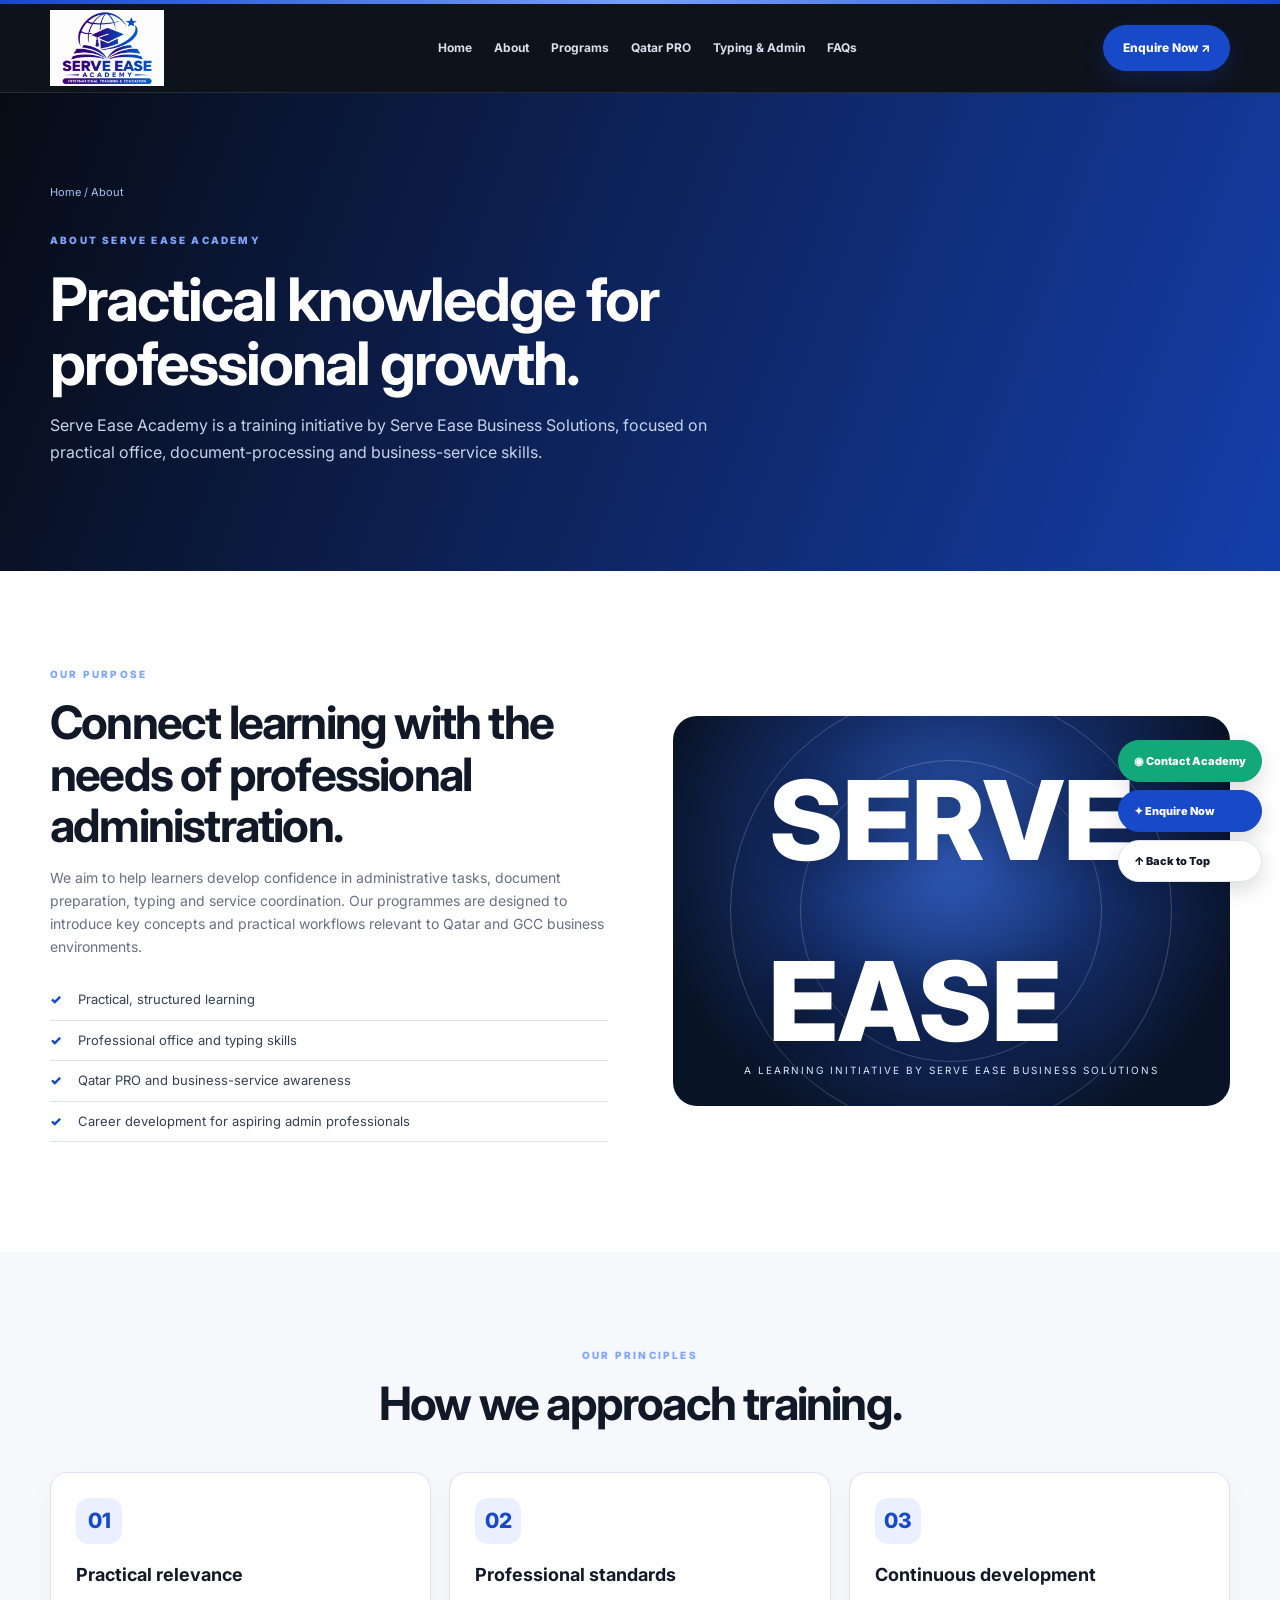
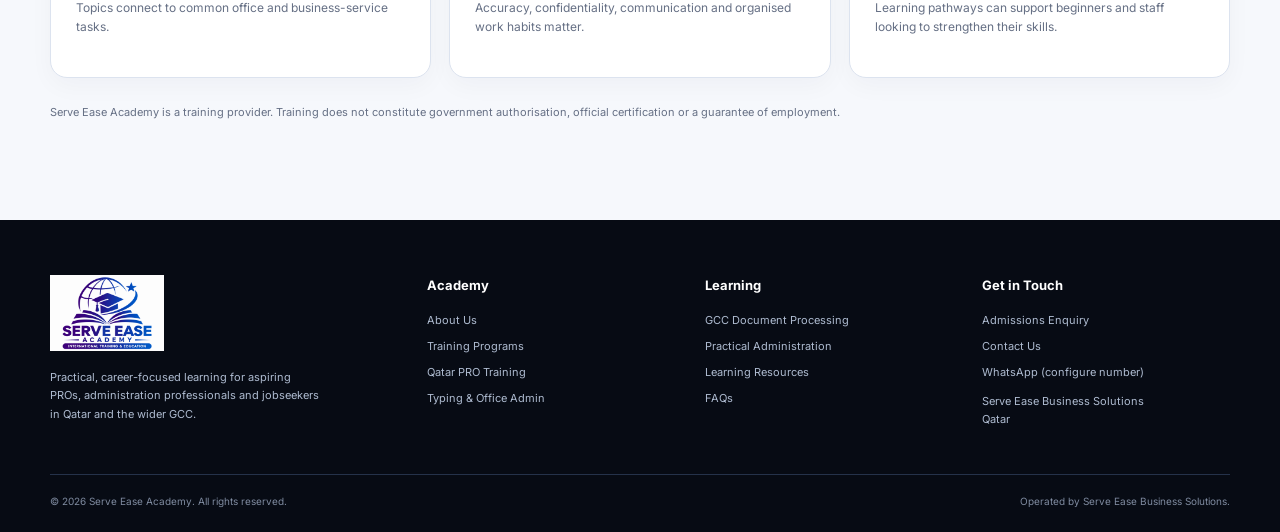
==== about.html @ c911f260 "Add files via upload" ====
<!doctype html><html lang="en"><head><meta charset="utf-8"><meta name="viewport" content="width=device-width,initial-scale=1"><title>About | Serve Ease Academy</title><meta name="description" content="About Serve Ease Academy, a professional training initiative by Serve Ease Business Solutions."><meta name="theme-color" content="#070B14"><link rel="preconnect" href="https://fonts.googleapis.com"><link rel="preconnect" href="https://fonts.gstatic.com" crossorigin><link href="https://fonts.googleapis.com/css2?family=Inter:wght@400;500;600;700;800&display=swap" rel="stylesheet"><link rel="stylesheet" href="styles.css"></head><body id="top"><div class="loader"><div class="loaderinner"><div class="loaderlogo">SE</div><b>SERVE EASE ACADEMY</b><div class="loadbar"><i></i></div><small style="font-size:9px;color:#93A4C1;letter-spacing:2px">SKILLS FOR PROFESSIONAL GROWTH</small></div></div><div class="topline"></div><header class="nav"><div class="wrap navin"><a class="brand" href="index.html"><img class="brandlogo" src="assets/serve-ease-academy-logo.png" alt="Serve Ease Academy — International Training & Education"></a><button class="menu" aria-label="Open menu">☰</button><nav class="navlinks"><a href="index.html">Home</a><a href="about.html">About</a><a href="programs.html">Programs</a><a href="qatar-pro.html">Qatar PRO</a><a href="typing.html">Typing & Admin</a><a href="faq.html">FAQs</a></nav><a class="navbtn" href="admissions.html">Enquire Now ↗</a></div></header><main><section class="pagehero"><div class="wrap"><div class="crumb"><a href="index.html">Home</a> / About</div><span class="eyebrow">About Serve Ease Academy</span><h1>Practical knowledge for professional growth.</h1><p>Serve Ease Academy is a training initiative by Serve Ease Business Solutions, focused on practical office, document-processing and business-service skills.</p></div></section><section class="section"><div class="wrap split"><div><span class="eyebrow">Our purpose</span><h2>Connect learning with the needs of professional administration.</h2><p>We aim to help learners develop confidence in administrative tasks, document preparation, typing and service coordination. Our programmes are designed to introduce key concepts and practical workflows relevant to Qatar and GCC business environments.</p><ul class="ticks"><li>Practical, structured learning</li><li>Professional office and typing skills</li><li>Qatar PRO and business-service awareness</li><li>Career development for aspiring admin professionals</li></ul></div><div class="visual"><div class="arabicmark" style="font-family:Inter;font-weight:850">SERVE<br>EASE</div><div class="visualcaption">A learning initiative by Serve Ease Business Solutions</div></div></div></section><section class="section soft"><div class="wrap"><div class="head center"><span class="eyebrow">Our principles</span><h2>How we approach training.</h2></div><div class="grid3"><div class="card"><div class="cardicon">01</div><h3>Practical relevance</h3><p>Topics connect to common office and business-service tasks.</p></div><div class="card"><div class="cardicon">02</div><h3>Professional standards</h3><p>Accuracy, confidentiality, communication and organised work habits matter.</p></div><div class="card"><div class="cardicon">03</div><h3>Continuous development</h3><p>Learning pathways can support beginners and staff looking to strengthen their skills.</p></div></div><p style="font-size:11px;color:var(--muted);margin-top:25px">Serve Ease Academy is a training provider. Training does not constitute government authorisation, official certification or a guarantee of employment.</p></div></section></main><footer class="footer"><div class="wrap"><div class="footgrid"><div><div class="brand"><img class="brandlogo" src="assets/serve-ease-academy-logo.png" alt="Serve Ease Academy — International Training & Education"></div><p style="max-width:270px;margin-top:17px">Practical, career-focused learning for aspiring PROs, administration professionals and jobseekers in Qatar and the wider GCC.</p></div><div><h4>Academy</h4><a href="about.html">About Us</a><a href="programs.html">Training Programs</a><a href="qatar-pro.html">Qatar PRO Training</a><a href="typing.html">Typing & Office Admin</a></div><div><h4>Learning</h4><a href="gcc-pro.html">GCC Document Processing</a><a href="practical-admin.html">Practical Administration</a><a href="learning.html">Learning Resources</a><a href="faq.html">FAQs</a></div><div><h4>Get in Touch</h4><a href="admissions.html">Admissions Enquiry</a><a href="contact.html">Contact Us</a><a href="https://wa.me/" target="_blank" rel="noopener">WhatsApp (configure number)</a><p>Serve Ease Business Solutions<br>Qatar</p></div></div><div class="copyright"><span>© 2026 Serve Ease Academy. All rights reserved.</span><span>Operated by Serve Ease Business Solutions.</span></div></div></footer><div class="float"><a href="contact.html">◉ Contact Academy</a><a href="admissions.html">✦ Enquire Now</a><a href="#top">↑ Back to Top</a></div><script src="site.js"></script></body></html>
---- styles.css ----
:root{--black:#070B14;--deep:#0C1425;--navy:#101D35;--blue:#1749C8;--blue2:#2E68F2;--ice:#EAF0FF;--white:#fff;--paper:#F6F8FC;--ink:#111827;--muted:#667085;--line:#DCE3EF;--shadow:0 20px 55px rgba(9,25,60,.12);--radius:20px}
*{box-sizing:border-box}html{scroll-behavior:smooth;scroll-padding-top:90px}body{margin:0;font-family:Inter,Arial,sans-serif;color:var(--ink);background:white;line-height:1.65;-webkit-font-smoothing:antialiased}a{color:inherit;text-decoration:none}button,input,select,textarea{font:inherit}.wrap{width:min(1180px,calc(100% - 40px));margin:auto}.topline{height:4px;background:linear-gradient(90deg,#1749C8,#76A0FF,#1749C8)}.nav{position:sticky;top:0;z-index:50;background:rgba(7,11,20,.97);backdrop-filter:blur(16px);border-bottom:1px solid rgba(255,255,255,.1)}.navin{height:78px;display:flex;align-items:center;justify-content:space-between;gap:18px}.brand{display:flex;align-items:center;gap:12px;color:#fff;font-weight:850;letter-spacing:-.4px}.brandmark{width:48px;height:48px;border-radius:14px;background:linear-gradient(145deg,#fff,#dce7ff);color:#1749C8;display:grid;place-items:center;font-family:Georgia,serif;font-size:26px;font-weight:bold}.brand small{display:block;font-size:9px;color:#9DBBFF;letter-spacing:2px;text-transform:uppercase}.navlinks{display:flex;align-items:center;gap:22px;color:#D8E0EF;font-size:12px;font-weight:700}.navlinks a:hover{color:#8FB0FF}.navbtn,.btn{display:inline-flex;align-items:center;justify-content:center;gap:9px;padding:12px 19px;border-radius:999px;background:var(--blue);color:#fff;border:1px solid var(--blue);font-size:12px;font-weight:800;box-shadow:0 9px 24px rgba(23,73,200,.22);transition:.2s;cursor:pointer}.btn:hover,.navbtn:hover{background:var(--blue2);transform:translateY(-2px)}.btn.ghost{background:transparent;border-color:#8EA7D5;box-shadow:none}.btn.white{background:white;color:var(--black);border-color:white;box-shadow:none}.menu{display:none;background:transparent;color:white;border:1px solid #33415B;border-radius:9px;padding:8px 12px;font-size:20px}
.hero{background:var(--black);color:#fff;position:relative;overflow:hidden;min-height:630px;display:flex;align-items:center}.hero:before{content:"";position:absolute;inset:0;background:radial-gradient(circle at 80% 20%,rgba(34,91,220,.35),transparent 35%),radial-gradient(circle at 90% 90%,rgba(26,74,184,.3),transparent 30%),linear-gradient(110deg,#070B14 0%,#0D1930 60%,#102D6C 100%)}.hero:after{content:"";position:absolute;right:-150px;top:-210px;width:650px;height:650px;border:1px solid rgba(139,174,255,.2);border-radius:50%;box-shadow:0 0 0 65px rgba(91,140,255,.035),0 0 0 130px rgba(91,140,255,.025)}.hero .wrap{position:relative;z-index:1;padding:100px 0}.eyebrow{font-size:10px;color:#80A6FF;font-weight:850;letter-spacing:2.2px;text-transform:uppercase}.hero h1{font-size:clamp(42px,6vw,72px);line-height:1.06;letter-spacing:-3px;max-width:780px;margin:22px 0}.hero h1 em{font-style:normal;color:#8EB0FF}.hero p{max-width:650px;color:#C5D0E2;font-size:16px;line-height:1.85}.actions{display:flex;gap:12px;flex-wrap:wrap;margin-top:28px}.hero-points{display:flex;gap:25px;flex-wrap:wrap;margin-top:52px;color:#D0D9E9;font-size:11px}.hero-points span:before{content:"◆";color:#6F9BFF;margin-right:9px;font-size:9px}
.section{padding:88px 0}.section.soft{background:var(--paper)}.section.dark{background:var(--black);color:#fff}.head{max-width:730px;margin-bottom:38px}.head.center{text-align:center;margin:0 auto 42px}.head h2,.split h2{font-size:clamp(30px,4vw,46px);letter-spacing:-1.8px;line-height:1.12;margin:12px 0}.head p,.split p{color:var(--muted);font-size:14px}.dark .head p{color:#B6C2D6}.grid3{display:grid;grid-template-columns:repeat(3,1fr);gap:18px}.grid2{display:grid;grid-template-columns:repeat(2,1fr);gap:18px}.card{background:#fff;border:1px solid var(--line);border-radius:17px;padding:25px;box-shadow:0 8px 25px rgba(9,25,60,.035);transition:.22s}.card:hover{transform:translateY(-4px);box-shadow:var(--shadow)}.cardicon{width:46px;height:46px;border-radius:13px;background:var(--ice);color:var(--blue);display:grid;place-items:center;font-size:21px;font-weight:800}.card h3{font-size:18px;margin:16px 0 8px}.card p{font-size:12px;color:var(--muted);margin:0 0 15px}.link{color:var(--blue);font-size:12px;font-weight:850}.link:hover{text-decoration:underline}.split{display:grid;grid-template-columns:1fr 1fr;gap:65px;align-items:center}.visual{min-height:390px;border-radius:24px;background:radial-gradient(circle at 50% 35%,#315FC2 0,#142D68 42%,#091326 80%);display:grid;place-items:center;position:relative;overflow:hidden;color:white}.visual:before,.visual:after{content:"";position:absolute;border:1px solid rgba(255,255,255,.2);border-radius:50%;width:300px;height:300px}.visual:after{width:440px;height:440px}.arabicmark{font-family:Georgia,serif;font-size:clamp(65px,9vw,110px);position:relative;z-index:1;color:#fff;text-shadow:0 8px 35px rgba(0,0,0,.3)}.visualcaption{position:absolute;bottom:28px;z-index:1;font-size:10px;letter-spacing:2px;color:#DCE7FF;text-transform:uppercase}.ticks{list-style:none;padding:0;margin:22px 0}.ticks li{padding:9px 0 9px 28px;border-bottom:1px solid var(--line);font-size:13px;color:#344054;position:relative}.ticks li:before{content:"✓";position:absolute;left:0;color:var(--blue);font-weight:900}
.coursecard{overflow:hidden;padding:0}.coursecard .coursebody{padding:22px}.coursecard .courseicon{height:110px;background:linear-gradient(130deg,#081225,#1749C8);display:grid;place-items:center;color:white;font-family:Georgia,serif;font-size:44px}.coursebody small{color:var(--blue);font-size:9px;letter-spacing:1.4px;text-transform:uppercase;font-weight:850}.coursebody h3{margin:8px 0}.coursebody p{min-height:54px}
.steps{counter-reset:step}.step{padding:25px;border:1px solid rgba(255,255,255,.14);background:linear-gradient(145deg,#111D32,#0A101C);border-radius:16px}.step b{color:#86A9FF;font-size:11px;letter-spacing:1.4px}.step h3{font-size:16px;margin:13px 0 6px}.step p{color:#B7C3D8;font-size:12px;margin:0}
.pricebox{background:linear-gradient(125deg,#0A1020,#143EAA);color:white;border-radius:24px;padding:45px;display:grid;grid-template-columns:1.2fr .8fr;gap:25px;align-items:center}.pricebox p{color:#D0DDF3;font-size:14px}.priceplaceholder{background:rgba(255,255,255,.1);border:1px solid rgba(255,255,255,.2);border-radius:15px;padding:24px}.priceplaceholder strong{font-size:25px;display:block}.priceplaceholder span{font-size:11px;color:#C8D6F0}
.formbox{background:#fff;border:1px solid var(--line);border-radius:18px;padding:27px;box-shadow:var(--shadow)}.formbox h3{margin:0 0 17px}.formgrid{display:grid;grid-template-columns:1fr 1fr;gap:10px}.formbox input,.formbox select,.formbox textarea{width:100%;padding:12px;border:1px solid #D7DFEB;border-radius:9px;margin-bottom:10px;font-size:12px;background:#fff}.formbox textarea{min-height:90px;resize:vertical}.formbox .btn{width:100%}.note{font-size:10px;color:#788398;margin-top:9px}
.faq{border-bottom:1px solid var(--line)}.faq button{width:100%;border:0;background:none;text-align:left;padding:18px 0;display:flex;justify-content:space-between;gap:20px;font-weight:750;cursor:pointer;color:var(--ink)}.faq button span{color:var(--blue);font-size:19px}.faq p{display:none;color:var(--muted);font-size:12px;margin:0 0 18px}.faq.open p{display:block}
.pagehero{background:linear-gradient(110deg,#070B14,#143EAA);color:white;padding:90px 0}.pagehero h1{font-size:clamp(38px,5vw,60px);line-height:1.08;letter-spacing:-2px;max-width:850px;margin:15px 0}.pagehero p{max-width:700px;color:#C6D3E8}.crumb{font-size:11px;color:#A9C2F5;margin-bottom:24px}.detail{display:grid;grid-template-columns:1fr 310px;gap:40px}.sidebox{background:var(--paper);border:1px solid var(--line);border-radius:16px;padding:24px;height:max-content}.sidebox p{font-size:12px;color:var(--muted)}.sidebox .btn{width:100%;margin-top:10px}
.footer{background:#070B14;color:#C6D0E0;padding:55px 0 22px}.footgrid{display:grid;grid-template-columns:1.4fr 1fr 1fr 1fr;gap:30px}.footer h4{color:#fff;font-size:13px;margin:0 0 14px}.footer p,.footer a{color:#AEBBD0;font-size:11px}.footer a{display:block;margin:8px 0}.footer a:hover{color:#91B1FF}.copyright{border-top:1px solid #25324A;margin-top:35px;padding-top:18px;font-size:10px;color:#7F8BA0;display:flex;justify-content:space-between;gap:12px;flex-wrap:wrap}
.float{position:fixed;right:18px;bottom:18px;z-index:60;display:flex;flex-direction:column;gap:8px}.float a{background:#fff;color:#101827;border:1px solid var(--line);border-radius:999px;padding:11px 15px;font-size:11px;font-weight:850;box-shadow:0 8px 22px rgba(0,0,0,.14)}.float a:first-child{background:#12A879;color:white;border-color:#12A879}.float a:nth-child(2){background:var(--blue);color:white;border-color:var(--blue)}
.loader{position:fixed;inset:0;z-index:999;background:#070B14;color:white;display:grid;place-items:center;transition:.4s}.loader.hide{opacity:0;visibility:hidden}.loaderinner{text-align:center}.loaderlogo{width:60px;height:60px;border-radius:17px;background:linear-gradient(145deg,#fff,#dce7ff);color:var(--blue);display:grid;place-items:center;margin:auto auto 16px;font: bold 32px Georgia}.loadbar{height:3px;width:190px;background:#24324B;margin:15px auto;overflow:hidden}.loadbar i{height:100%;display:block;background:#4C80F5;width:0;animation:load 1s forwards}@keyframes load{to{width:100%}}
@media(max-width:900px){.navlinks{display:none;position:absolute;top:78px;left:0;right:0;background:#09111F;padding:20px;flex-direction:column;align-items:flex-start}.navlinks.show{display:flex}.menu{display:block}.navbtn{display:none}.grid3{grid-template-columns:1fr 1fr}.split,.pricebox,.detail{grid-template-columns:1fr}.footgrid{grid-template-columns:1fr 1fr}.visual{min-height:320px}}
@media(max-width:560px){.wrap{width:calc(100% - 30px)}.navin{height:70px}.navlinks{top:70px}.brandmark{width:42px;height:42px}.hero .wrap{padding:75px 0}.hero h1{letter-spacing:-2px}.hero p{font-size:14px}.section{padding:65px 0}.grid3,.grid2{grid-template-columns:1fr}.formgrid{grid-template-columns:1fr}.pricebox{padding:27px}.footgrid{grid-template-columns:1fr 1fr}.float{right:10px;bottom:10px}.float a{padding:9px 12px;font-size:10px}}

/* Brand preference: text-only wordmark; no emblem/logo image or monogram badge. */
.brandmark,.loaderlogo{display:none!important}
.brand{gap:0}

/* Official Serve Ease Academy logo */
.brandmark{display:none!important}
.brandlogo{display:block;width:142px;height:76px;object-fit:contain;object-position:left center}
.brand{min-width:142px;gap:0}
.navin{min-height:88px;height:auto}
@media(max-width:850px){
 .navin{min-height:76px}
 .brandlogo{width:118px;height:66px}
}
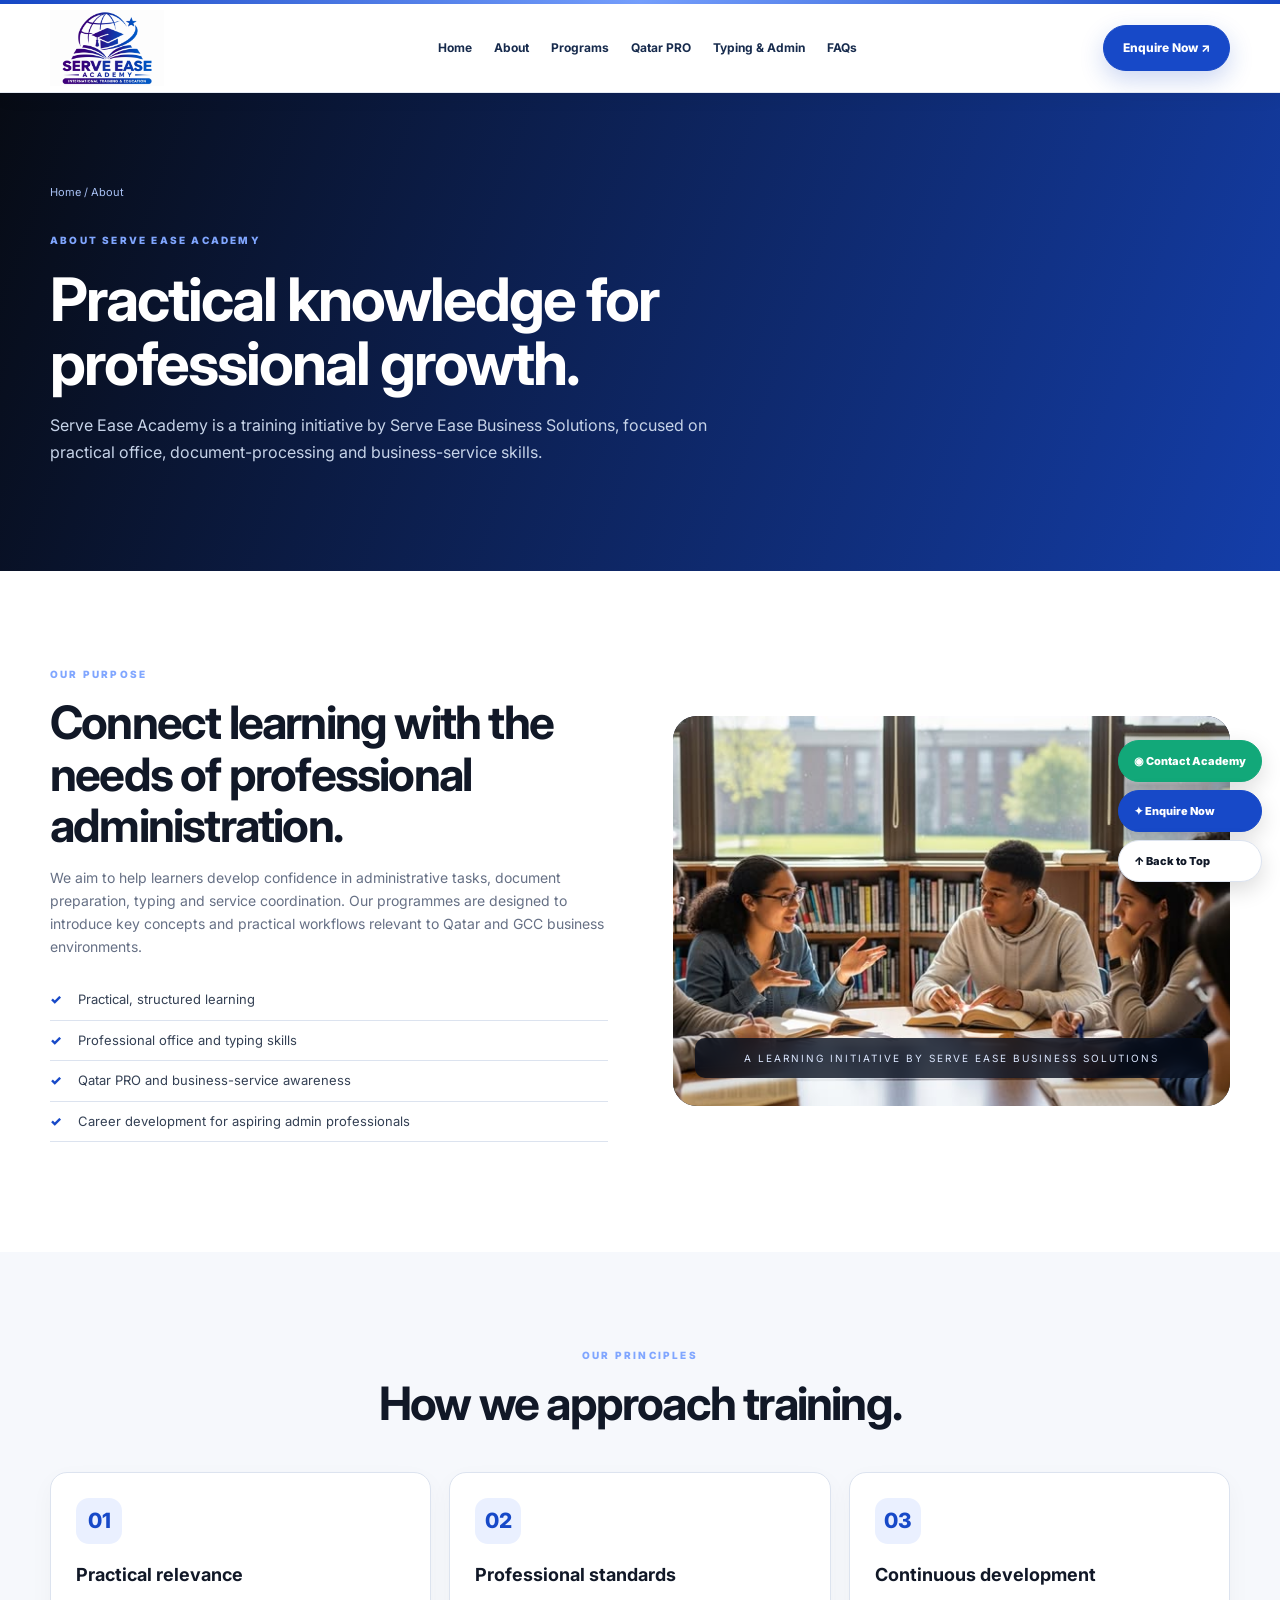
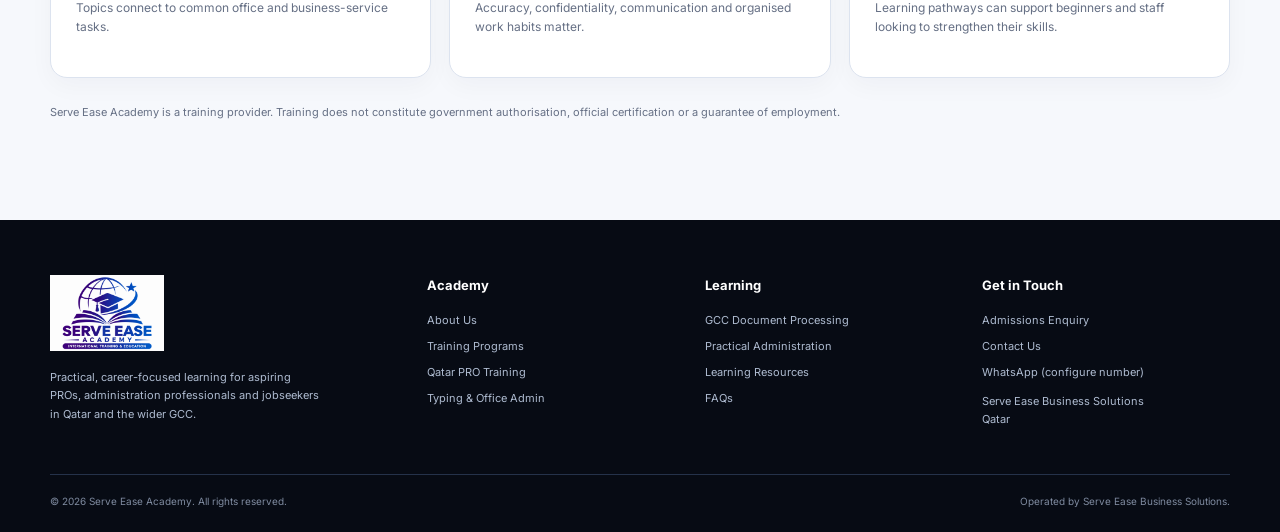
==== commit b94f7365: "Add files via upload" ====
--- a/about.html
+++ b/about.html
@@ -1 +1 @@
-<!doctype html><html lang="en"><head><meta charset="utf-8"><meta name="viewport" content="width=device-width,initial-scale=1"><title>About | Serve Ease Academy</title><meta name="description" content="About Serve Ease Academy, a professional training initiative by Serve Ease Business Solutions."><meta name="theme-color" content="#070B14"><link rel="preconnect" href="https://fonts.googleapis.com"><link rel="preconnect" href="https://fonts.gstatic.com" crossorigin><link href="https://fonts.googleapis.com/css2?family=Inter:wght@400;500;600;700;800&display=swap" rel="stylesheet"><link rel="stylesheet" href="styles.css"></head><body id="top"><div class="loader"><div class="loaderinner"><div class="loaderlogo">SE</div><b>SERVE EASE ACADEMY</b><div class="loadbar"><i></i></div><small style="font-size:9px;color:#93A4C1;letter-spacing:2px">SKILLS FOR PROFESSIONAL GROWTH</small></div></div><div class="topline"></div><header class="nav"><div class="wrap navin"><a class="brand" href="index.html"><img class="brandlogo" src="assets/serve-ease-academy-logo.png" alt="Serve Ease Academy — International Training & Education"></a><button class="menu" aria-label="Open menu">☰</button><nav class="navlinks"><a href="index.html">Home</a><a href="about.html">About</a><a href="programs.html">Programs</a><a href="qatar-pro.html">Qatar PRO</a><a href="typing.html">Typing & Admin</a><a href="faq.html">FAQs</a></nav><a class="navbtn" href="admissions.html">Enquire Now ↗</a></div></header><main><section class="pagehero"><div class="wrap"><div class="crumb"><a href="index.html">Home</a> / About</div><span class="eyebrow">About Serve Ease Academy</span><h1>Practical knowledge for professional growth.</h1><p>Serve Ease Academy is a training initiative by Serve Ease Business Solutions, focused on practical office, document-processing and business-service skills.</p></div></section><section class="section"><div class="wrap split"><div><span class="eyebrow">Our purpose</span><h2>Connect learning with the needs of professional administration.</h2><p>We aim to help learners develop confidence in administrative tasks, document preparation, typing and service coordination. Our programmes are designed to introduce key concepts and practical workflows relevant to Qatar and GCC business environments.</p><ul class="ticks"><li>Practical, structured learning</li><li>Professional office and typing skills</li><li>Qatar PRO and business-service awareness</li><li>Career development for aspiring admin professionals</li></ul></div><div class="visual"><div class="arabicmark" style="font-family:Inter;font-weight:850">SERVE<br>EASE</div><div class="visualcaption">A learning initiative by Serve Ease Business Solutions</div></div></div></section><section class="section soft"><div class="wrap"><div class="head center"><span class="eyebrow">Our principles</span><h2>How we approach training.</h2></div><div class="grid3"><div class="card"><div class="cardicon">01</div><h3>Practical relevance</h3><p>Topics connect to common office and business-service tasks.</p></div><div class="card"><div class="cardicon">02</div><h3>Professional standards</h3><p>Accuracy, confidentiality, communication and organised work habits matter.</p></div><div class="card"><div class="cardicon">03</div><h3>Continuous development</h3><p>Learning pathways can support beginners and staff looking to strengthen their skills.</p></div></div><p style="font-size:11px;color:var(--muted);margin-top:25px">Serve Ease Academy is a training provider. Training does not constitute government authorisation, official certification or a guarantee of employment.</p></div></section></main><footer class="footer"><div class="wrap"><div class="footgrid"><div><div class="brand"><img class="brandlogo" src="assets/serve-ease-academy-logo.png" alt="Serve Ease Academy — International Training & Education"></div><p style="max-width:270px;margin-top:17px">Practical, career-focused learning for aspiring PROs, administration professionals and jobseekers in Qatar and the wider GCC.</p></div><div><h4>Academy</h4><a href="about.html">About Us</a><a href="programs.html">Training Programs</a><a href="qatar-pro.html">Qatar PRO Training</a><a href="typing.html">Typing & Office Admin</a></div><div><h4>Learning</h4><a href="gcc-pro.html">GCC Document Processing</a><a href="practical-admin.html">Practical Administration</a><a href="learning.html">Learning Resources</a><a href="faq.html">FAQs</a></div><div><h4>Get in Touch</h4><a href="admissions.html">Admissions Enquiry</a><a href="contact.html">Contact Us</a><a href="https://wa.me/" target="_blank" rel="noopener">WhatsApp (configure number)</a><p>Serve Ease Business Solutions<br>Qatar</p></div></div><div class="copyright"><span>© 2026 Serve Ease Academy. All rights reserved.</span><span>Operated by Serve Ease Business Solutions.</span></div></div></footer><div class="float"><a href="contact.html">◉ Contact Academy</a><a href="admissions.html">✦ Enquire Now</a><a href="#top">↑ Back to Top</a></div><script src="site.js"></script></body></html>+<!doctype html><html lang="en"><head><meta charset="utf-8"><meta name="viewport" content="width=device-width,initial-scale=1"><title>About | Serve Ease Academy</title><meta name="description" content="About Serve Ease Academy, a professional training initiative by Serve Ease Business Solutions."><meta name="theme-color" content="#070B14"><link rel="preconnect" href="https://fonts.googleapis.com"><link rel="preconnect" href="https://fonts.gstatic.com" crossorigin><link href="https://fonts.googleapis.com/css2?family=Inter:wght@400;500;600;700;800&display=swap" rel="stylesheet"><link rel="stylesheet" href="styles.css"></head><body id="top"><div class="loader"><div class="loaderinner"><div class="loaderlogo">SE</div><b>SERVE EASE ACADEMY</b><div class="loadbar"><i></i></div><small style="font-size:9px;color:#93A4C1;letter-spacing:2px">SKILLS FOR PROFESSIONAL GROWTH</small></div></div><div class="topline"></div><header class="nav"><div class="wrap navin"><a class="brand" href="index.html"><img class="brandlogo" src="assets/serve-ease-academy-logo.png" alt="Serve Ease Academy — International Training & Education"></a><button class="menu" aria-label="Open menu">☰</button><nav class="navlinks"><a href="index.html">Home</a><a href="about.html">About</a><a href="programs.html">Programs</a><a href="qatar-pro.html">Qatar PRO</a><a href="typing.html">Typing & Admin</a><a href="faq.html">FAQs</a></nav><a class="navbtn" href="admissions.html">Enquire Now ↗</a></div></header><main><section class="pagehero"><div class="wrap"><div class="crumb"><a href="index.html">Home</a> / About</div><span class="eyebrow">About Serve Ease Academy</span><h1>Practical knowledge for professional growth.</h1><p>Serve Ease Academy is a training initiative by Serve Ease Business Solutions, focused on practical office, document-processing and business-service skills.</p></div></section><section class="section"><div class="wrap split"><div><span class="eyebrow">Our purpose</span><h2>Connect learning with the needs of professional administration.</h2><p>We aim to help learners develop confidence in administrative tasks, document preparation, typing and service coordination. Our programmes are designed to introduce key concepts and practical workflows relevant to Qatar and GCC business environments.</p><ul class="ticks"><li>Practical, structured learning</li><li>Professional office and typing skills</li><li>Qatar PRO and business-service awareness</li><li>Career development for aspiring admin professionals</li></ul></div><div class="visual visual-photo"><img src="assets/photos/about-2.jpg" alt="Learners collaborating in a classroom"><div class="visualcaption">A learning initiative by Serve Ease Business Solutions</div></div></div></section><section class="section soft"><div class="wrap"><div class="head center"><span class="eyebrow">Our principles</span><h2>How we approach training.</h2></div><div class="grid3"><div class="card"><div class="cardicon">01</div><h3>Practical relevance</h3><p>Topics connect to common office and business-service tasks.</p></div><div class="card"><div class="cardicon">02</div><h3>Professional standards</h3><p>Accuracy, confidentiality, communication and organised work habits matter.</p></div><div class="card"><div class="cardicon">03</div><h3>Continuous development</h3><p>Learning pathways can support beginners and staff looking to strengthen their skills.</p></div></div><p style="font-size:11px;color:var(--muted);margin-top:25px">Serve Ease Academy is a training provider. Training does not constitute government authorisation, official certification or a guarantee of employment.</p></div></section></main><footer class="footer"><div class="wrap"><div class="footgrid"><div><div class="brand"><img class="brandlogo" src="assets/serve-ease-academy-logo.png" alt="Serve Ease Academy — International Training & Education"></div><p style="max-width:270px;margin-top:17px">Practical, career-focused learning for aspiring PROs, administration professionals and jobseekers in Qatar and the wider GCC.</p></div><div><h4>Academy</h4><a href="about.html">About Us</a><a href="programs.html">Training Programs</a><a href="qatar-pro.html">Qatar PRO Training</a><a href="typing.html">Typing & Office Admin</a></div><div><h4>Learning</h4><a href="gcc-pro.html">GCC Document Processing</a><a href="practical-admin.html">Practical Administration</a><a href="learning.html">Learning Resources</a><a href="faq.html">FAQs</a></div><div><h4>Get in Touch</h4><a href="admissions.html">Admissions Enquiry</a><a href="contact.html">Contact Us</a><a href="https://wa.me/" target="_blank" rel="noopener">WhatsApp (configure number)</a><p>Serve Ease Business Solutions<br>Qatar</p></div></div><div class="copyright"><span>© 2026 Serve Ease Academy. All rights reserved.</span><span>Operated by Serve Ease Business Solutions.</span></div></div></footer><div class="float"><a href="contact.html">◉ Contact Academy</a><a href="admissions.html">✦ Enquire Now</a><a href="#top">↑ Back to Top</a></div><script src="site.js"></script></body></html>
--- a/styles.css
+++ b/styles.css
@@ -28,3 +28,31 @@
  .navin{min-height:76px}
  .brandlogo{width:118px;height:66px}
 }
+
+/* Photography layer: real academy learning imagery */
+.hero-photo:before{background:linear-gradient(90deg,rgba(5,10,22,.94) 0%,rgba(5,12,28,.78) 48%,rgba(8,27,72,.58) 100%),url('assets/photos/hero-bg.jpg') center/cover no-repeat}
+.visual-photo{padding:0;background:#0a1730}
+.visual-photo:before,.visual-photo:after{display:none}
+.visual-photo img{position:absolute;inset:0;width:100%;height:100%;object-fit:cover}
+.visual-photo .visualcaption{left:22px;right:22px;padding:12px 15px;border-radius:10px;background:rgba(5,12,28,.78);backdrop-filter:blur(8px);text-align:center}
+.programme-image{width:calc(100% + 50px);height:190px;object-fit:cover;display:block;margin:-25px -25px 20px;border-radius:16px 16px 0 0}
+.card:has(.programme-image){overflow:hidden;padding-top:25px}
+.card:has(.programme-image) .programme-image{margin-top:-25px}
+.photo-band{background:linear-gradient(180deg,#f5f8ff,#fff)}
+.photo-grid{display:grid;grid-template-columns:repeat(4,1fr);gap:14px}
+.photo-grid img{width:100%;height:210px;object-fit:cover;border-radius:15px;box-shadow:0 12px 30px rgba(9,25,60,.10)}
+.feature-image-section{padding-top:0;padding-bottom:10px}
+.feature-image{display:block;width:100%;height:300px;object-fit:cover;border-radius:20px;box-shadow:0 16px 45px rgba(9,25,60,.13)}
+@media(max-width:760px){.photo-grid{grid-template-columns:repeat(2,1fr)}.photo-grid img{height:150px}.feature-image{height:190px}.programme-image{height:150px}}
+
+.home-course-image{display:block;width:100%;height:155px;object-fit:cover;border-radius:16px 16px 0 0}
+.coursecard .courseicon{height:52px!important;font-size:22px!important}
+
+/* Updated brand header: clean white surface to match the official logo */
+.nav{background:#ffffff!important;border-bottom:1px solid #e5eaf3!important;box-shadow:0 4px 18px rgba(8,24,55,.06);backdrop-filter:none!important}
+.nav .brand{color:#0b1730!important}
+.nav .navlinks{color:#172b4d!important}
+.nav .navlinks a{color:#172b4d!important}
+.nav .navlinks a:hover{color:#1749C8!important}
+.nav .brandlogo{background:#fff;object-fit:contain}
+.nav .menu{color:#10264b!important;border-color:#d8e1ef!important}
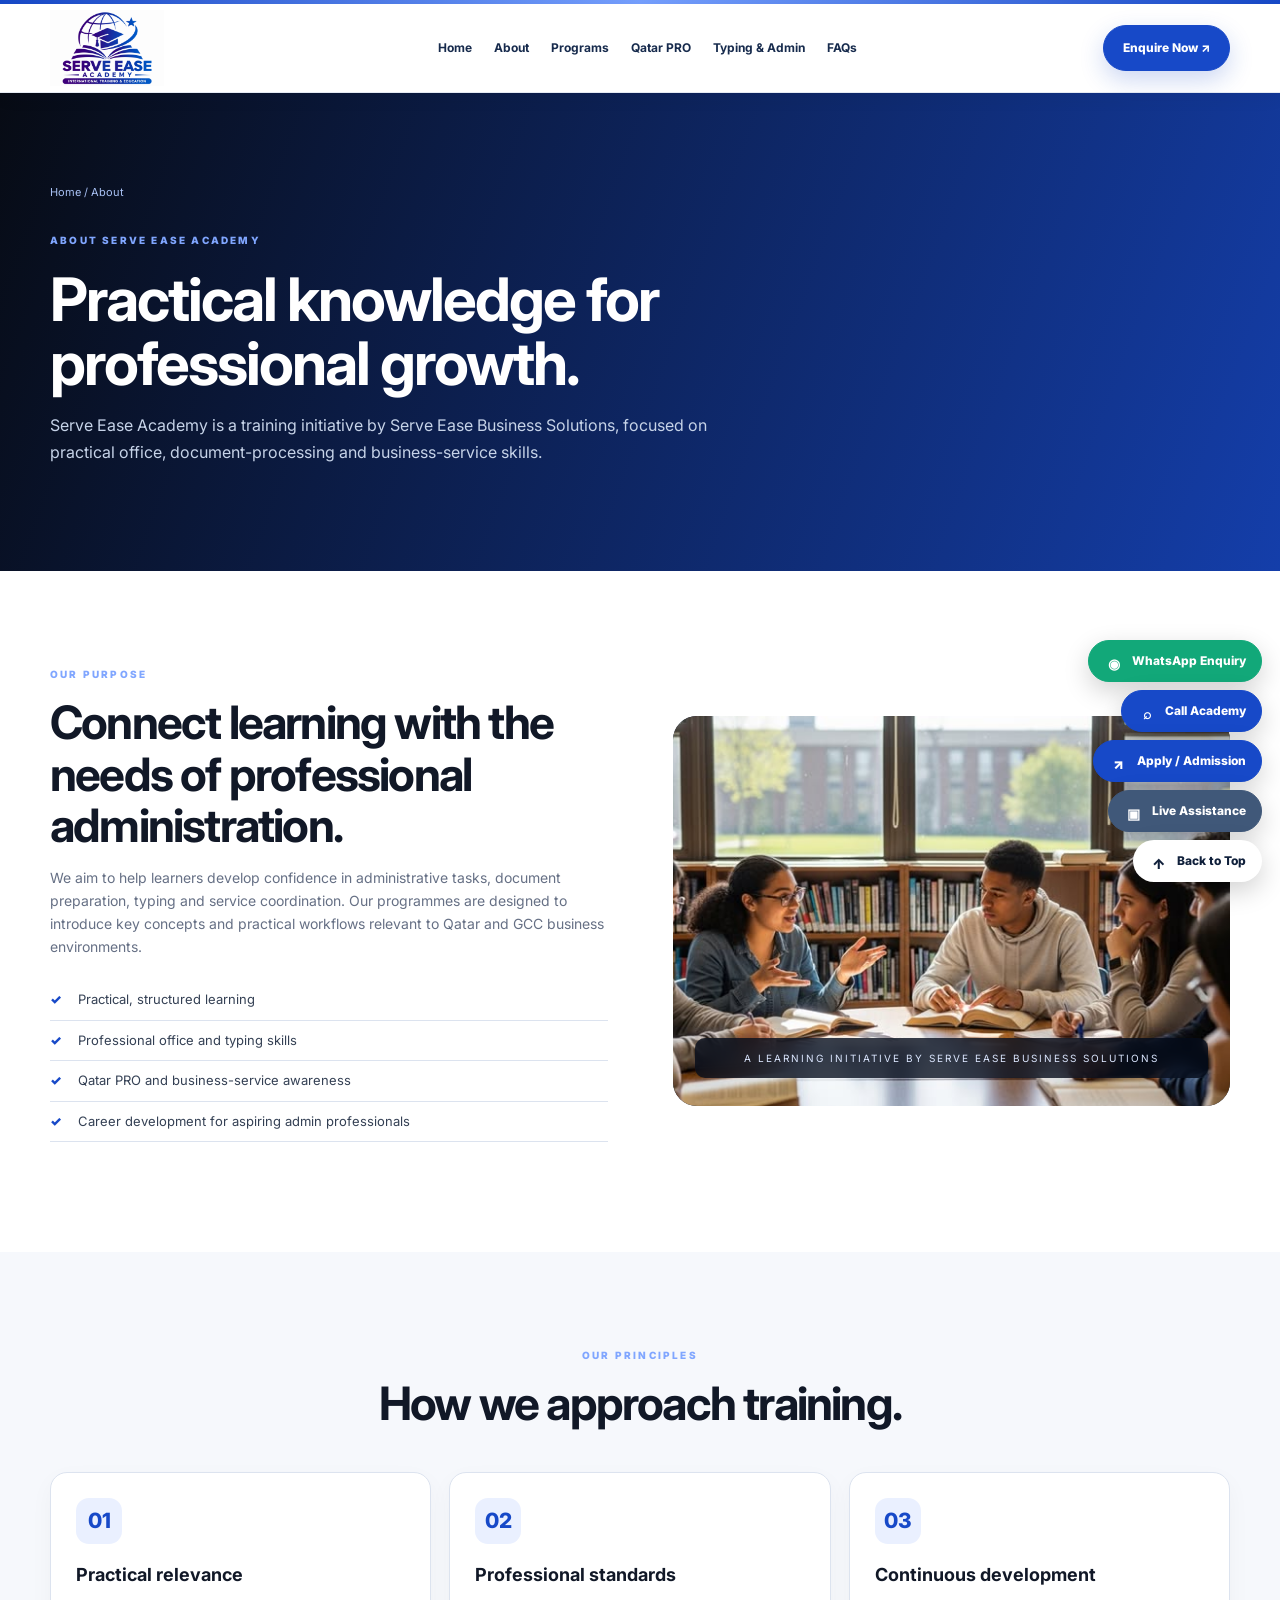
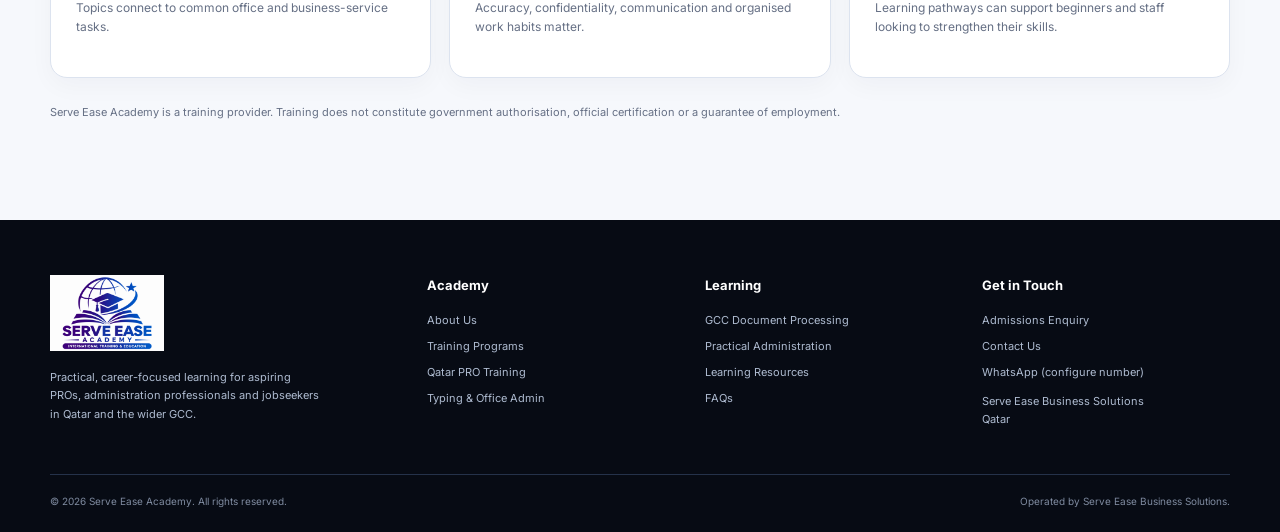
==== commit 404085b6: "Add files via upload" ====
--- a/about.html
+++ b/about.html
@@ -1 +1,7 @@
-<!doctype html><html lang="en"><head><meta charset="utf-8"><meta name="viewport" content="width=device-width,initial-scale=1"><title>About | Serve Ease Academy</title><meta name="description" content="About Serve Ease Academy, a professional training initiative by Serve Ease Business Solutions."><meta name="theme-color" content="#070B14"><link rel="preconnect" href="https://fonts.googleapis.com"><link rel="preconnect" href="https://fonts.gstatic.com" crossorigin><link href="https://fonts.googleapis.com/css2?family=Inter:wght@400;500;600;700;800&display=swap" rel="stylesheet"><link rel="stylesheet" href="styles.css"></head><body id="top"><div class="loader"><div class="loaderinner"><div class="loaderlogo">SE</div><b>SERVE EASE ACADEMY</b><div class="loadbar"><i></i></div><small style="font-size:9px;color:#93A4C1;letter-spacing:2px">SKILLS FOR PROFESSIONAL GROWTH</small></div></div><div class="topline"></div><header class="nav"><div class="wrap navin"><a class="brand" href="index.html"><img class="brandlogo" src="assets/serve-ease-academy-logo.png" alt="Serve Ease Academy — International Training & Education"></a><button class="menu" aria-label="Open menu">☰</button><nav class="navlinks"><a href="index.html">Home</a><a href="about.html">About</a><a href="programs.html">Programs</a><a href="qatar-pro.html">Qatar PRO</a><a href="typing.html">Typing & Admin</a><a href="faq.html">FAQs</a></nav><a class="navbtn" href="admissions.html">Enquire Now ↗</a></div></header><main><section class="pagehero"><div class="wrap"><div class="crumb"><a href="index.html">Home</a> / About</div><span class="eyebrow">About Serve Ease Academy</span><h1>Practical knowledge for professional growth.</h1><p>Serve Ease Academy is a training initiative by Serve Ease Business Solutions, focused on practical office, document-processing and business-service skills.</p></div></section><section class="section"><div class="wrap split"><div><span class="eyebrow">Our purpose</span><h2>Connect learning with the needs of professional administration.</h2><p>We aim to help learners develop confidence in administrative tasks, document preparation, typing and service coordination. Our programmes are designed to introduce key concepts and practical workflows relevant to Qatar and GCC business environments.</p><ul class="ticks"><li>Practical, structured learning</li><li>Professional office and typing skills</li><li>Qatar PRO and business-service awareness</li><li>Career development for aspiring admin professionals</li></ul></div><div class="visual visual-photo"><img src="assets/photos/about-2.jpg" alt="Learners collaborating in a classroom"><div class="visualcaption">A learning initiative by Serve Ease Business Solutions</div></div></div></section><section class="section soft"><div class="wrap"><div class="head center"><span class="eyebrow">Our principles</span><h2>How we approach training.</h2></div><div class="grid3"><div class="card"><div class="cardicon">01</div><h3>Practical relevance</h3><p>Topics connect to common office and business-service tasks.</p></div><div class="card"><div class="cardicon">02</div><h3>Professional standards</h3><p>Accuracy, confidentiality, communication and organised work habits matter.</p></div><div class="card"><div class="cardicon">03</div><h3>Continuous development</h3><p>Learning pathways can support beginners and staff looking to strengthen their skills.</p></div></div><p style="font-size:11px;color:var(--muted);margin-top:25px">Serve Ease Academy is a training provider. Training does not constitute government authorisation, official certification or a guarantee of employment.</p></div></section></main><footer class="footer"><div class="wrap"><div class="footgrid"><div><div class="brand"><img class="brandlogo" src="assets/serve-ease-academy-logo.png" alt="Serve Ease Academy — International Training & Education"></div><p style="max-width:270px;margin-top:17px">Practical, career-focused learning for aspiring PROs, administration professionals and jobseekers in Qatar and the wider GCC.</p></div><div><h4>Academy</h4><a href="about.html">About Us</a><a href="programs.html">Training Programs</a><a href="qatar-pro.html">Qatar PRO Training</a><a href="typing.html">Typing & Office Admin</a></div><div><h4>Learning</h4><a href="gcc-pro.html">GCC Document Processing</a><a href="practical-admin.html">Practical Administration</a><a href="learning.html">Learning Resources</a><a href="faq.html">FAQs</a></div><div><h4>Get in Touch</h4><a href="admissions.html">Admissions Enquiry</a><a href="contact.html">Contact Us</a><a href="https://wa.me/" target="_blank" rel="noopener">WhatsApp (configure number)</a><p>Serve Ease Business Solutions<br>Qatar</p></div></div><div class="copyright"><span>© 2026 Serve Ease Academy. All rights reserved.</span><span>Operated by Serve Ease Business Solutions.</span></div></div></footer><div class="float"><a href="contact.html">◉ Contact Academy</a><a href="admissions.html">✦ Enquire Now</a><a href="#top">↑ Back to Top</a></div><script src="site.js"></script></body></html>+<!doctype html><html lang="en"><head><meta charset="utf-8"><meta name="viewport" content="width=device-width,initial-scale=1"><title>About | Serve Ease Academy</title><meta name="description" content="About Serve Ease Academy, a professional training initiative by Serve Ease Business Solutions."><meta name="theme-color" content="#070B14"><link rel="preconnect" href="https://fonts.googleapis.com"><link rel="preconnect" href="https://fonts.gstatic.com" crossorigin><link href="https://fonts.googleapis.com/css2?family=Inter:wght@400;500;600;700;800&display=swap" rel="stylesheet"><link rel="stylesheet" href="styles.css"></head><body id="top"><div class="loader"><div class="loaderinner"><div class="loaderlogo">SE</div><b>SERVE EASE ACADEMY</b><div class="loadbar"><i></i></div><small style="font-size:9px;color:#93A4C1;letter-spacing:2px">SKILLS FOR PROFESSIONAL GROWTH</small></div></div><div class="topline"></div><header class="nav"><div class="wrap navin"><a class="brand" href="index.html"><img class="brandlogo" src="assets/serve-ease-academy-logo.png" alt="Serve Ease Academy — International Training & Education"></a><button class="menu" aria-label="Open menu">☰</button><nav class="navlinks"><a href="index.html">Home</a><a href="about.html">About</a><a href="programs.html">Programs</a><a href="qatar-pro.html">Qatar PRO</a><a href="typing.html">Typing & Admin</a><a href="faq.html">FAQs</a></nav><a class="navbtn" href="admissions.html">Enquire Now ↗</a></div></header><main><section class="pagehero"><div class="wrap"><div class="crumb"><a href="index.html">Home</a> / About</div><span class="eyebrow">About Serve Ease Academy</span><h1>Practical knowledge for professional growth.</h1><p>Serve Ease Academy is a training initiative by Serve Ease Business Solutions, focused on practical office, document-processing and business-service skills.</p></div></section><section class="section"><div class="wrap split"><div><span class="eyebrow">Our purpose</span><h2>Connect learning with the needs of professional administration.</h2><p>We aim to help learners develop confidence in administrative tasks, document preparation, typing and service coordination. Our programmes are designed to introduce key concepts and practical workflows relevant to Qatar and GCC business environments.</p><ul class="ticks"><li>Practical, structured learning</li><li>Professional office and typing skills</li><li>Qatar PRO and business-service awareness</li><li>Career development for aspiring admin professionals</li></ul></div><div class="visual visual-photo"><img src="assets/photos/about-2.jpg" alt="Learners collaborating in a classroom"><div class="visualcaption">A learning initiative by Serve Ease Business Solutions</div></div></div></section><section class="section soft"><div class="wrap"><div class="head center"><span class="eyebrow">Our principles</span><h2>How we approach training.</h2></div><div class="grid3"><div class="card"><div class="cardicon">01</div><h3>Practical relevance</h3><p>Topics connect to common office and business-service tasks.</p></div><div class="card"><div class="cardicon">02</div><h3>Professional standards</h3><p>Accuracy, confidentiality, communication and organised work habits matter.</p></div><div class="card"><div class="cardicon">03</div><h3>Continuous development</h3><p>Learning pathways can support beginners and staff looking to strengthen their skills.</p></div></div><p style="font-size:11px;color:var(--muted);margin-top:25px">Serve Ease Academy is a training provider. Training does not constitute government authorisation, official certification or a guarantee of employment.</p></div></section></main><footer class="footer"><div class="wrap"><div class="footgrid"><div><div class="brand"><img class="brandlogo" src="assets/serve-ease-academy-logo.png" alt="Serve Ease Academy — International Training & Education"></div><p style="max-width:270px;margin-top:17px">Practical, career-focused learning for aspiring PROs, administration professionals and jobseekers in Qatar and the wider GCC.</p></div><div><h4>Academy</h4><a href="about.html">About Us</a><a href="programs.html">Training Programs</a><a href="qatar-pro.html">Qatar PRO Training</a><a href="typing.html">Typing & Office Admin</a></div><div><h4>Learning</h4><a href="gcc-pro.html">GCC Document Processing</a><a href="practical-admin.html">Practical Administration</a><a href="learning.html">Learning Resources</a><a href="faq.html">FAQs</a></div><div><h4>Get in Touch</h4><a href="admissions.html">Admissions Enquiry</a><a href="contact.html">Contact Us</a><a href="https://wa.me/" target="_blank" rel="noopener">WhatsApp (configure number)</a><p>Serve Ease Business Solutions<br>Qatar</p></div></div><div class="copyright"><span>© 2026 Serve Ease Academy. All rights reserved.</span><span>Operated by Serve Ease Business Solutions.</span></div></div></footer><div class="float" aria-label="Quick contact links">
+<a class="float-whatsapp" href="https://wa.me/97470120012" target="_blank" rel="noopener"><span aria-hidden="true">◉</span> WhatsApp Enquiry</a>
+<a class="float-call" href="tel:+97470120012"><span aria-hidden="true">⌕</span> Call Academy</a>
+<a class="float-apply" href="admissions.html"><span aria-hidden="true">↗</span> Apply / Admission</a>
+<a class="float-assist" href="contact.html"><span aria-hidden="true">▣</span> Live Assistance</a>
+<a class="float-top" href="#top"><span aria-hidden="true">↑</span> Back to Top</a>
+</div><script src="site.js"></script></body></html>
--- a/styles.css
+++ b/styles.css
@@ -56,3 +56,53 @@
 .nav .navlinks a:hover{color:#1749C8!important}
 .nav .brandlogo{background:#fff;object-fit:contain}
 .nav .menu{color:#10264b!important;border-color:#d8e1ef!important}
+
+/* Programme catalogue: one correctly placed image per programme card */
+.programme-card{padding:0!important;overflow:hidden}
+.programme-card .programme-image{display:block;width:100%;height:180px;object-fit:cover;margin:0!important;border-radius:0!important}
+.programme-card .cardicon,.programme-card h3,.programme-card p,.programme-card .link{margin-left:22px;margin-right:22px}
+.programme-card .cardicon{margin-top:18px;margin-bottom:12px}
+.programme-card h3{margin-top:0;margin-bottom:9px}
+.programme-card p{margin-top:0;margin-bottom:15px}
+.programme-card .link{display:inline-block;margin-bottom:22px}
+
+
+.civil-hero{background:linear-gradient(110deg,#070B14 0%,#10244b 55%,#1749C8 100%)}
+.civil-intro{align-items:center}
+.civil-feature{width:100%;height:340px;object-fit:cover;border-radius:20px;box-shadow:var(--shadow)}
+.civil-grid{display:grid;grid-template-columns:repeat(4,1fr);gap:16px}
+.civil-card{display:block;background:#fff;border:1px solid var(--line);border-radius:16px;padding:22px;box-shadow:0 8px 25px rgba(9,25,60,.04);transition:.2s}
+.civil-card:hover{transform:translateY(-4px);box-shadow:var(--shadow);border-color:#9cb6f3}
+.civil-card span,.civil-detail>span{font-size:10px;letter-spacing:1.5px;color:var(--blue);font-weight:850}
+.civil-card h3{font-size:16px;margin:12px 0 7px;color:#101d35}
+.civil-card p{font-size:12px;color:var(--muted);min-height:58px;margin:0 0 14px}
+.civil-card b{font-size:11px;color:var(--blue)}
+.civil-detail-list{display:grid;grid-template-columns:1fr 1fr;gap:16px}
+.civil-detail{scroll-margin-top:110px;padding:24px;border:1px solid var(--line);border-radius:16px;background:#fff}
+.civil-detail h3{margin:8px 0;font-size:20px}
+.civil-detail p{font-size:13px;color:var(--muted);margin:0}
+.tagrow{display:flex;flex-wrap:wrap;gap:7px;margin-top:15px}
+.tagrow i{font-style:normal;font-size:10px;color:#1749C8;background:#edf2ff;border-radius:999px;padding:5px 9px}
+.civil-cta{display:flex;align-items:center;justify-content:space-between;gap:24px}
+.civil-cta p{color:#c7d3e8;max-width:650px}
+@media(max-width:850px){.civil-grid{grid-template-columns:repeat(2,1fr)}}
+@media(max-width:560px){.civil-grid,.civil-detail-list{grid-template-columns:1fr}.civil-feature{height:220px}.civil-cta{display:block}.civil-cta .btn{margin-top:12px}}
+
+
+/* Homepage animated statistics */
+.stats-band{background:#fff;border-top:1px solid var(--line);border-bottom:1px solid var(--line);padding:24px 0}
+.stats-grid{display:grid;grid-template-columns:repeat(4,1fr);gap:16px}
+.stat-card{min-height:102px;border:1px solid #dce5f5;border-radius:16px;background:linear-gradient(145deg,#fff,#f6f8fd);display:flex;flex-direction:column;align-items:center;justify-content:center;text-align:center;padding:16px;box-shadow:0 8px 24px rgba(12,31,70,.04)}
+.stat-card strong{font-family:Georgia,serif;color:#123b9d;font-size:30px;line-height:1.1;letter-spacing:-.5px}
+.stat-card p{margin:7px 0 0;color:#52617a;font-size:12px;font-weight:650}
+.float{position:fixed;right:18px;bottom:18px;z-index:90;display:flex;flex-direction:column;align-items:flex-end;gap:8px}
+.float a{display:flex;align-items:center;gap:9px;min-height:42px;background:#fff;color:#10203b;border:1px solid rgba(255,255,255,.15);border-radius:999px;padding:10px 15px;font-size:12px;font-weight:800;box-shadow:0 9px 26px rgba(0,0,0,.18);transition:transform .18s ease,box-shadow .18s ease}
+.float a:hover{transform:translateX(-4px);box-shadow:0 12px 30px rgba(0,0,0,.22)}
+.float a span{display:inline-grid;place-items:center;width:19px;height:19px;border-radius:50%;font-size:14px;font-weight:900}
+.float .float-whatsapp{background:#0e9f86;color:white;border-color:#0e9f86}
+.float .float-call{background:#102b52;color:#fff;border-color:#102b52}
+.float .float-apply{background:#1749C8;color:#fff;border-color:#1749C8}
+.float .float-assist{background:#405879;color:#fff;border-color:#405879}
+.float .float-top{background:#fff;color:#10203b}
+@media(max-width:700px){.stats-grid{grid-template-columns:repeat(2,1fr);gap:10px}.stat-card{min-height:88px}.stat-card strong{font-size:25px}.float{right:9px;bottom:10px;gap:6px}.float a{min-height:37px;padding:8px 11px;font-size:10px}.float a span{width:16px;height:16px}}
+@media(prefers-reduced-motion:reduce){.float a{transition:none}}
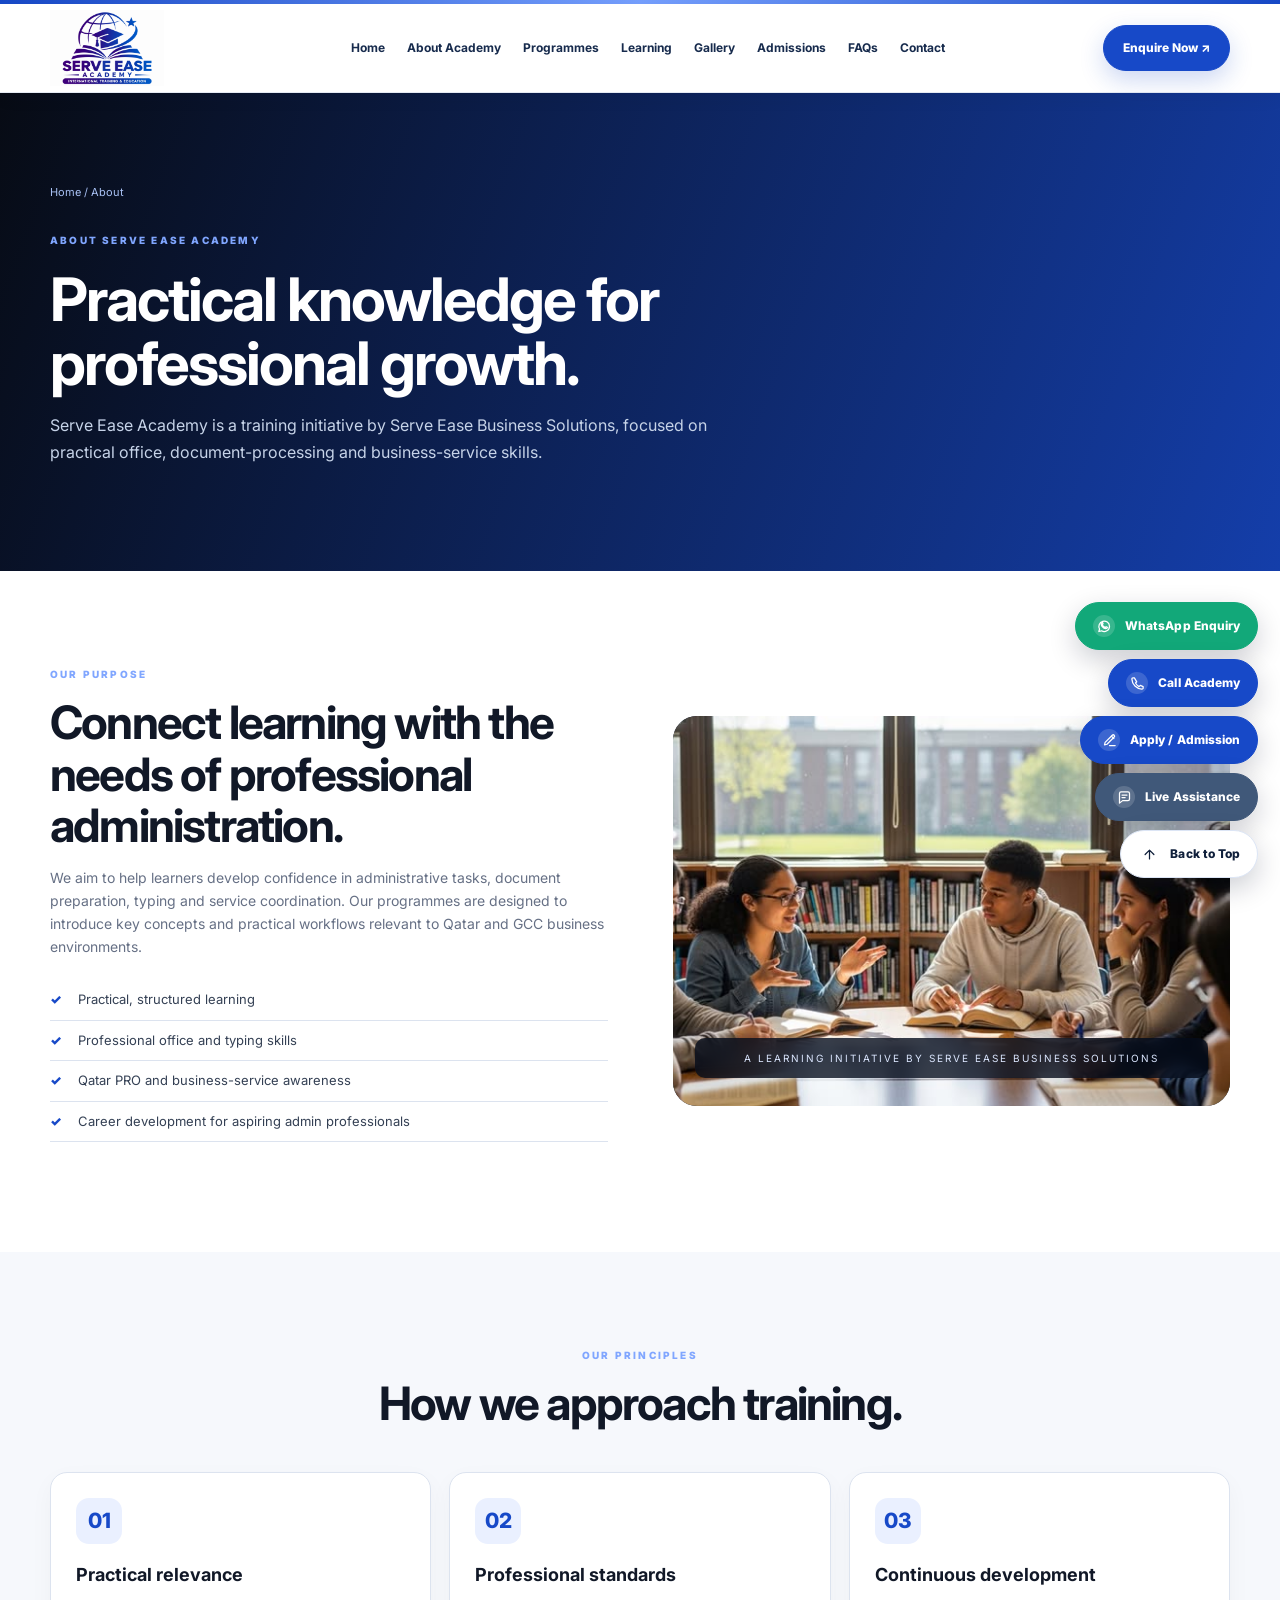
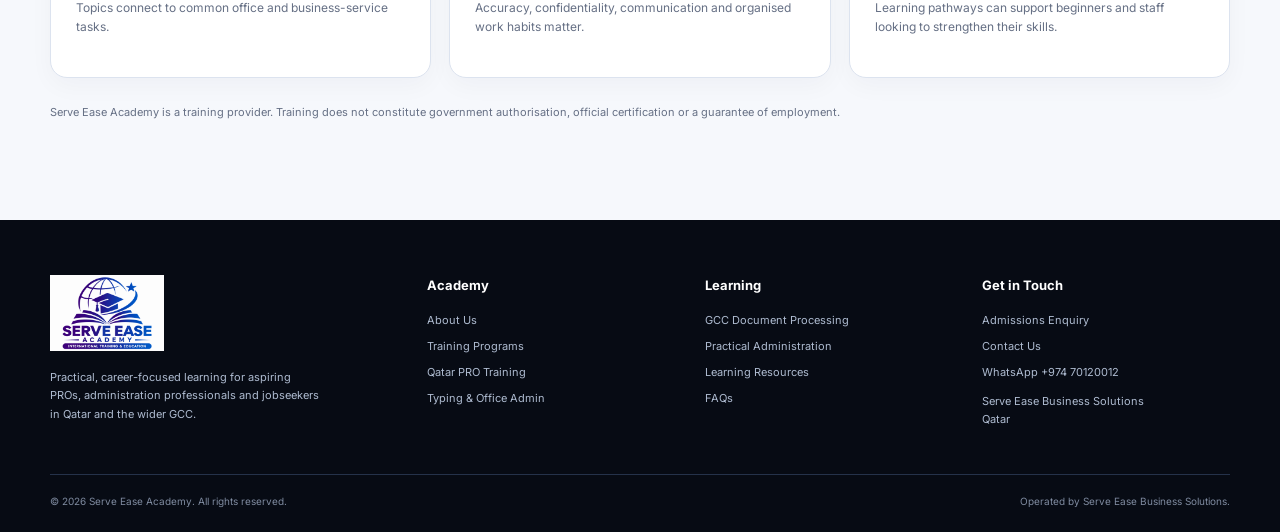
==== commit f656bd8e: "Add files via upload" ====
--- a/about.html
+++ b/about.html
@@ -1,7 +1,7 @@
-<!doctype html><html lang="en"><head><meta charset="utf-8"><meta name="viewport" content="width=device-width,initial-scale=1"><title>About | Serve Ease Academy</title><meta name="description" content="About Serve Ease Academy, a professional training initiative by Serve Ease Business Solutions."><meta name="theme-color" content="#070B14"><link rel="preconnect" href="https://fonts.googleapis.com"><link rel="preconnect" href="https://fonts.gstatic.com" crossorigin><link href="https://fonts.googleapis.com/css2?family=Inter:wght@400;500;600;700;800&display=swap" rel="stylesheet"><link rel="stylesheet" href="styles.css"></head><body id="top"><div class="loader"><div class="loaderinner"><div class="loaderlogo">SE</div><b>SERVE EASE ACADEMY</b><div class="loadbar"><i></i></div><small style="font-size:9px;color:#93A4C1;letter-spacing:2px">SKILLS FOR PROFESSIONAL GROWTH</small></div></div><div class="topline"></div><header class="nav"><div class="wrap navin"><a class="brand" href="index.html"><img class="brandlogo" src="assets/serve-ease-academy-logo.png" alt="Serve Ease Academy — International Training & Education"></a><button class="menu" aria-label="Open menu">☰</button><nav class="navlinks"><a href="index.html">Home</a><a href="about.html">About</a><a href="programs.html">Programs</a><a href="qatar-pro.html">Qatar PRO</a><a href="typing.html">Typing & Admin</a><a href="faq.html">FAQs</a></nav><a class="navbtn" href="admissions.html">Enquire Now ↗</a></div></header><main><section class="pagehero"><div class="wrap"><div class="crumb"><a href="index.html">Home</a> / About</div><span class="eyebrow">About Serve Ease Academy</span><h1>Practical knowledge for professional growth.</h1><p>Serve Ease Academy is a training initiative by Serve Ease Business Solutions, focused on practical office, document-processing and business-service skills.</p></div></section><section class="section"><div class="wrap split"><div><span class="eyebrow">Our purpose</span><h2>Connect learning with the needs of professional administration.</h2><p>We aim to help learners develop confidence in administrative tasks, document preparation, typing and service coordination. Our programmes are designed to introduce key concepts and practical workflows relevant to Qatar and GCC business environments.</p><ul class="ticks"><li>Practical, structured learning</li><li>Professional office and typing skills</li><li>Qatar PRO and business-service awareness</li><li>Career development for aspiring admin professionals</li></ul></div><div class="visual visual-photo"><img src="assets/photos/about-2.jpg" alt="Learners collaborating in a classroom"><div class="visualcaption">A learning initiative by Serve Ease Business Solutions</div></div></div></section><section class="section soft"><div class="wrap"><div class="head center"><span class="eyebrow">Our principles</span><h2>How we approach training.</h2></div><div class="grid3"><div class="card"><div class="cardicon">01</div><h3>Practical relevance</h3><p>Topics connect to common office and business-service tasks.</p></div><div class="card"><div class="cardicon">02</div><h3>Professional standards</h3><p>Accuracy, confidentiality, communication and organised work habits matter.</p></div><div class="card"><div class="cardicon">03</div><h3>Continuous development</h3><p>Learning pathways can support beginners and staff looking to strengthen their skills.</p></div></div><p style="font-size:11px;color:var(--muted);margin-top:25px">Serve Ease Academy is a training provider. Training does not constitute government authorisation, official certification or a guarantee of employment.</p></div></section></main><footer class="footer"><div class="wrap"><div class="footgrid"><div><div class="brand"><img class="brandlogo" src="assets/serve-ease-academy-logo.png" alt="Serve Ease Academy — International Training & Education"></div><p style="max-width:270px;margin-top:17px">Practical, career-focused learning for aspiring PROs, administration professionals and jobseekers in Qatar and the wider GCC.</p></div><div><h4>Academy</h4><a href="about.html">About Us</a><a href="programs.html">Training Programs</a><a href="qatar-pro.html">Qatar PRO Training</a><a href="typing.html">Typing & Office Admin</a></div><div><h4>Learning</h4><a href="gcc-pro.html">GCC Document Processing</a><a href="practical-admin.html">Practical Administration</a><a href="learning.html">Learning Resources</a><a href="faq.html">FAQs</a></div><div><h4>Get in Touch</h4><a href="admissions.html">Admissions Enquiry</a><a href="contact.html">Contact Us</a><a href="https://wa.me/" target="_blank" rel="noopener">WhatsApp (configure number)</a><p>Serve Ease Business Solutions<br>Qatar</p></div></div><div class="copyright"><span>© 2026 Serve Ease Academy. All rights reserved.</span><span>Operated by Serve Ease Business Solutions.</span></div></div></footer><div class="float" aria-label="Quick contact links">
-<a class="float-whatsapp" href="https://wa.me/97470120012" target="_blank" rel="noopener"><span aria-hidden="true">◉</span> WhatsApp Enquiry</a>
-<a class="float-call" href="tel:+97470120012"><span aria-hidden="true">⌕</span> Call Academy</a>
-<a class="float-apply" href="admissions.html"><span aria-hidden="true">↗</span> Apply / Admission</a>
-<a class="float-assist" href="contact.html"><span aria-hidden="true">▣</span> Live Assistance</a>
-<a class="float-top" href="#top"><span aria-hidden="true">↑</span> Back to Top</a>
+<!doctype html><html lang="en"><head><meta charset="utf-8"><meta name="viewport" content="width=device-width,initial-scale=1"><title>About | Serve Ease Academy</title><meta name="description" content="About Serve Ease Academy, a professional training initiative by Serve Ease Business Solutions."><meta name="theme-color" content="#070B14"><link rel="preconnect" href="https://fonts.googleapis.com"><link rel="preconnect" href="https://fonts.gstatic.com" crossorigin><link href="https://fonts.googleapis.com/css2?family=Inter:wght@400;500;600;700;800&display=swap" rel="stylesheet"><link rel="stylesheet" href="styles.css"></head><body id="top"><div class="cursor-glow" aria-hidden="true"></div><div class="loader page-loader" aria-label="Loading"><div class="round-loader" role="status" aria-label="Loading"></div></div><div class="topline"></div><header class="nav"><div class="wrap navin"><a class="brand" href="index.html"><img class="brandlogo" src="assets/serve-ease-academy-logo.png" alt="Serve Ease Academy — International Training & Education"></a><button class="menu" aria-label="Open menu">☰</button><nav class="navlinks"><a href="index.html">Home</a><a href="about.html">About Academy</a><a href="programs.html">Programmes</a><a href="learning.html">Learning</a><a href="gallery.html">Gallery</a><a href="admissions.html">Admissions</a><a href="faq.html">FAQs</a><a href="contact.html">Contact</a></nav><a class="navbtn" href="admissions.html">Enquire Now ↗</a></div></header><main><section class="pagehero"><div class="wrap"><div class="crumb"><a href="index.html">Home</a> / About</div><span class="eyebrow">About Serve Ease Academy</span><h1>Practical knowledge for professional growth.</h1><p>Serve Ease Academy is a training initiative by Serve Ease Business Solutions, focused on practical office, document-processing and business-service skills.</p></div></section><section class="section"><div class="wrap split"><div><span class="eyebrow">Our purpose</span><h2>Connect learning with the needs of professional administration.</h2><p>We aim to help learners develop confidence in administrative tasks, document preparation, typing and service coordination. Our programmes are designed to introduce key concepts and practical workflows relevant to Qatar and GCC business environments.</p><ul class="ticks"><li>Practical, structured learning</li><li>Professional office and typing skills</li><li>Qatar PRO and business-service awareness</li><li>Career development for aspiring admin professionals</li></ul></div><div class="visual visual-photo"><img src="assets/photos/about-2.jpg" alt="Learners collaborating in a classroom"><div class="visualcaption">A learning initiative by Serve Ease Business Solutions</div></div></div></section><section class="section soft"><div class="wrap"><div class="head center"><span class="eyebrow">Our principles</span><h2>How we approach training.</h2></div><div class="grid3"><div class="card"><div class="cardicon">01</div><h3>Practical relevance</h3><p>Topics connect to common office and business-service tasks.</p></div><div class="card"><div class="cardicon">02</div><h3>Professional standards</h3><p>Accuracy, confidentiality, communication and organised work habits matter.</p></div><div class="card"><div class="cardicon">03</div><h3>Continuous development</h3><p>Learning pathways can support beginners and staff looking to strengthen their skills.</p></div></div><p style="font-size:11px;color:var(--muted);margin-top:25px">Serve Ease Academy is a training provider. Training does not constitute government authorisation, official certification or a guarantee of employment.</p></div></section></main><footer class="footer"><div class="wrap"><div class="footgrid"><div><div class="brand"><img class="brandlogo" src="assets/serve-ease-academy-logo.png" alt="Serve Ease Academy — International Training & Education"></div><p style="max-width:270px;margin-top:17px">Practical, career-focused learning for aspiring PROs, administration professionals and jobseekers in Qatar and the wider GCC.</p></div><div><h4>Academy</h4><a href="about.html">About Us</a><a href="programs.html">Training Programs</a><a href="qatar-pro.html">Qatar PRO Training</a><a href="typing.html">Typing & Office Admin</a></div><div><h4>Learning</h4><a href="gcc-pro.html">GCC Document Processing</a><a href="practical-admin.html">Practical Administration</a><a href="learning.html">Learning Resources</a><a href="faq.html">FAQs</a></div><div><h4>Get in Touch</h4><a href="admissions.html">Admissions Enquiry</a><a href="contact.html">Contact Us</a><a href="https://wa.me/97470120012" target="_blank" rel="noopener">WhatsApp +974 70120012</a><p>Serve Ease Business Solutions<br>Qatar</p></div></div><div class="copyright"><span>© 2026 Serve Ease Academy. All rights reserved.</span><span>Operated by Serve Ease Business Solutions.</span></div></div></footer><div class="float" aria-label="Quick contact links">
+<a class="float-whatsapp" href="https://wa.me/97470120012" target="_blank" rel="noopener"><span class="fi"><svg viewBox="0 0 24 24" aria-hidden="true"><path d="M20 11.5a8.5 8.5 0 0 1-12.7 7.4L3 20l1.1-4A8.5 8.5 0 1 1 20 11.5Z"/><path d="M8.5 8.5c.4 2.5 2.5 4.6 5 5l1.2-1.2 2 1c-.3 1.5-1.3 2.2-2.8 2-3.7-.7-6.5-3.5-7.2-7.2-.2-1.5.5-2.5 2-2.8l1 2Z"/></svg></span> WhatsApp Enquiry</a>
+<a class="float-call" href="tel:+97470120012"><span class="fi"><svg viewBox="0 0 24 24" aria-hidden="true"><path d="M7 3H4.8A1.8 1.8 0 0 0 3 5c.5 8.7 7.3 15.5 16 16a1.8 1.8 0 0 0 2-1.8V17l-4.5-2-2 2a14 14 0 0 1-5.7-5.7l2-2L7 3Z"/></svg></span> Call Academy</a>
+<a class="float-apply" href="admissions.html"><span class="fi"><svg viewBox="0 0 24 24" aria-hidden="true"><path d="M12 20h9"/><path d="M16.5 3.5a2.1 2.1 0 0 1 3 3L8 18l-4 1 1-4Z"/><path d="m15 5 4 4"/></svg></span> Apply / Admission</a>
+<a class="float-assist" href="contact.html"><span class="fi"><svg viewBox="0 0 24 24" aria-hidden="true"><path d="M4 5.5A2.5 2.5 0 0 1 6.5 3h11A2.5 2.5 0 0 1 20 5.5v9a2.5 2.5 0 0 1-2.5 2.5H9l-5 4Z"/><path d="M8 8h8M8 12h5"/></svg></span> Live Assistance</a>
+<a class="float-top" href="#top"><span class="fi"><svg viewBox="0 0 24 24" aria-hidden="true"><path d="m5 12 7-7 7 7M12 5v14"/></svg></span> Back to Top</a>
 </div><script src="site.js"></script></body></html>
--- a/styles.css
+++ b/styles.css
@@ -106,3 +106,111 @@
 .float .float-top{background:#fff;color:#10203b}
 @media(max-width:700px){.stats-grid{grid-template-columns:repeat(2,1fr);gap:10px}.stat-card{min-height:88px}.stat-card strong{font-size:25px}.float{right:9px;bottom:10px;gap:6px}.float a{min-height:37px;padding:8px 11px;font-size:10px}.float a span{width:16px;height:16px}}
 @media(prefers-reduced-motion:reduce){.float a{transition:none}}
+
+
+/* Serve Ease Academy page loading system */
+.loader{position:fixed;inset:0;z-index:9999;background:#070B14;color:#fff;display:grid;place-items:center;opacity:1;visibility:visible;transition:opacity .38s ease,visibility .38s ease}
+.loader.hide{opacity:0;visibility:hidden;pointer-events:none}
+.loaderinner{width:min(330px,85vw);text-align:center;display:flex;flex-direction:column;align-items:center;gap:13px}
+.loader-brand{width:132px;height:100px;background:#fff;border-radius:16px;padding:7px;display:grid;place-items:center;box-shadow:0 12px 38px rgba(23,73,200,.2)}
+.loader-brand img{display:block;width:100%;height:100%;object-fit:contain}
+.home-loader .loaderinner>b{font-size:16px;letter-spacing:1.2px;font-weight:850}
+.home-loader .loadbar{width:190px;height:4px;background:#25324a;border-radius:20px;overflow:hidden;margin-top:3px}
+.home-loader .loadbar i{display:block;height:100%;width:0;background:linear-gradient(90deg,#1749C8,#76A0FF);border-radius:20px;animation:homeProgress 1.35s ease-out forwards}
+.loader-percent{font-size:12px;color:#91B1FF;font-weight:800;letter-spacing:1px;font-variant-numeric:tabular-nums}
+.home-loader small{font-size:9px;color:#93A4C1;letter-spacing:2px}
+@keyframes homeProgress{0%{width:0}100%{width:100%}}
+.page-loader{background:rgba(255,255,255,.97);backdrop-filter:blur(5px)}
+.round-loader{width:54px;height:54px;border-radius:50%;border:5px solid #dce7ff;border-top-color:#1749C8;border-right-color:#2E68F2;box-shadow:0 5px 22px rgba(23,73,200,.12);animation:roundSpin .72s linear infinite}
+@keyframes roundSpin{to{transform:rotate(360deg)}}
+@media(prefers-reduced-motion:reduce){.round-loader{animation-duration:1.8s}.home-loader .loadbar i{animation-duration:1.8s}}
+
+
+/* Subtle blue cursor spotlight — desktop pointer devices only */
+.cursor-glow{
+  position:fixed;
+  left:0;top:0;
+  width:112px;height:112px;
+  border-radius:50%;
+  pointer-events:none;
+  z-index:9998;
+  opacity:0;
+  transform:translate3d(-50%,-50%,0);
+  background:radial-gradient(circle,
+    rgba(46,104,242,.34) 0%,
+    rgba(23,73,200,.20) 19%,
+    rgba(46,104,242,.09) 43%,
+    rgba(46,104,242,0) 72%);
+  filter:blur(1px);
+  transition:opacity .22s ease;
+  mix-blend-mode:screen;
+  will-change:transform;
+}
+.cursor-glow::before{
+  content:"";
+  position:absolute;
+  inset:34px;
+  border:1px solid rgba(95,145,255,.42);
+  border-radius:50%;
+  box-shadow:0 0 18px rgba(46,104,242,.24),inset 0 0 12px rgba(46,104,242,.10);
+}
+.cursor-glow::after{
+  content:"";
+  position:absolute;
+  width:9px;height:9px;
+  left:50%;top:50%;
+  transform:translate(-50%,-50%);
+  border-radius:50%;
+  background:#4D83FF;
+  box-shadow:0 0 10px 3px rgba(46,104,242,.55),0 0 26px 8px rgba(46,104,242,.22);
+}
+@media (hover:none),(pointer:coarse),(prefers-reduced-motion:reduce){
+  .cursor-glow{display:none!important}
+}
+
+/* Final premium statistic cards — consistent with the larger reference cards. */
+.stats-band{background:#f3f6fc;border-top:1px solid #e4eaf5;border-bottom:1px solid #e4eaf5;padding:38px 0}
+.stats-grid{display:grid;grid-template-columns:repeat(4,minmax(0,1fr));gap:22px;align-items:stretch}
+.stat-card{min-height:142px;border:1px solid #e0e7f3;border-radius:25px;background:#fff;display:flex;flex-direction:column;align-items:center;justify-content:center;text-align:center;padding:22px 18px;box-shadow:0 12px 32px rgba(13,35,77,.08);transition:transform .22s ease,box-shadow .22s ease,border-color .22s ease}
+.stat-card:hover{transform:translateY(-5px);box-shadow:0 18px 40px rgba(13,35,77,.13);border-color:#b9cdf8}
+.stat-card strong{font-family:Inter,Arial,sans-serif;color:#1749c8;font-size:40px;font-weight:850;line-height:1.05;letter-spacing:-1.2px;font-variant-numeric:tabular-nums}
+.stat-card p{margin:11px 0 0;color:#26344d;font-size:14px;font-weight:650}
+
+/* Refined floating quick-contact dock with clean icon tiles. */
+.float{position:fixed;right:22px;bottom:22px;z-index:1000;display:flex;flex-direction:column;align-items:flex-end;gap:9px;max-width:calc(100vw - 24px)}
+.float a{display:flex;align-items:center;gap:10px;min-height:48px;background:#fff;color:#10203b;border:1px solid rgba(255,255,255,.25);border-radius:999px;padding:10px 17px;font-size:12px;font-weight:800;letter-spacing:.05px;box-shadow:0 10px 28px rgba(5,16,39,.20);transition:transform .2s ease,box-shadow .2s ease,filter .2s ease;text-decoration:none;white-space:nowrap}
+.float a:hover{transform:translateX(-5px);box-shadow:0 14px 34px rgba(5,16,39,.25);filter:brightness(1.04)}
+.float a .fi{width:22px;height:22px;display:inline-grid;place-items:center;flex:0 0 22px;border-radius:50%;background:rgba(255,255,255,.16)}
+.float a .fi svg{width:15px;height:15px;display:block;stroke:currentColor;fill:none;stroke-width:2;stroke-linecap:round;stroke-linejoin:round}
+.float .float-whatsapp{background:#079b83;color:#fff;border-color:#079b83}
+.float .float-call{background:#102b52;color:#fff;border-color:#102b52}
+.float .float-apply{background:#1749c8;color:#fff;border-color:#1749c8}
+.float .float-assist{background:#405879;color:#fff;border-color:#405879}
+.float .float-top{background:#fff;color:#10203b;border-color:#dce5f5}
+@media(max-width:760px){
+ .stats-band{padding:24px 0}
+ .stats-grid{grid-template-columns:repeat(2,minmax(0,1fr));gap:12px}
+ .stat-card{min-height:112px;border-radius:19px;padding:16px 10px}
+ .stat-card strong{font-size:30px}
+ .stat-card p{font-size:11px;margin-top:8px}
+ .float{right:10px;bottom:12px;gap:7px}
+ .float a{min-height:42px;padding:9px 12px;font-size:11px;gap:8px}
+ .float a .fi{width:19px;height:19px;flex-basis:19px}
+}
+@media(prefers-reduced-motion:reduce){.stat-card,.float a{transition:none}.stat-card:hover,.float a:hover{transform:none}}
+
+/* Final structure additions: Academy gallery and upcoming typing batch */
+.gallery-grid{display:grid;grid-template-columns:repeat(3,minmax(0,1fr));gap:20px}
+.gallery-grid figure{margin:0;background:#fff;border:1px solid var(--line);border-radius:17px;overflow:hidden;box-shadow:0 8px 25px rgba(9,25,60,.06);transition:transform .22s,box-shadow .22s}
+.gallery-grid figure:hover{transform:translateY(-4px);box-shadow:var(--shadow)}
+.gallery-grid img{display:block;width:100%;height:225px;object-fit:cover}
+.gallery-grid figcaption{padding:14px 17px;font-size:13px;font-weight:800;color:var(--ink)}
+.batch-callout{display:flex;align-items:center;justify-content:space-between;gap:28px;padding:32px;border:1px solid #d9e4fb;border-radius:22px;background:linear-gradient(120deg,#fff 0%,#f1f6ff 100%);box-shadow:0 12px 32px rgba(9,25,60,.06)}
+.batch-callout h2{font-size:clamp(24px,3vw,34px);line-height:1.15;letter-spacing:-1px;margin:9px 0}
+.batch-callout p{max-width:760px;color:var(--muted);font-size:13px}
+.batch-meta{display:flex;flex-wrap:wrap;gap:10px;margin:18px 0}
+.batch-meta span{display:flex;gap:7px;align-items:center;background:#fff;border:1px solid #dce6f8;border-radius:999px;padding:8px 13px;font-size:11px;color:#24416f}
+.batch-meta b{color:var(--blue)}
+.batch-callout .batch-note{font-size:11px;margin-bottom:0}
+@media(max-width:900px){.gallery-grid{grid-template-columns:repeat(2,minmax(0,1fr))}.batch-callout{align-items:flex-start;flex-direction:column}}
+@media(max-width:560px){.gallery-grid{grid-template-columns:1fr}.gallery-grid img{height:210px}.batch-callout{padding:22px}}
